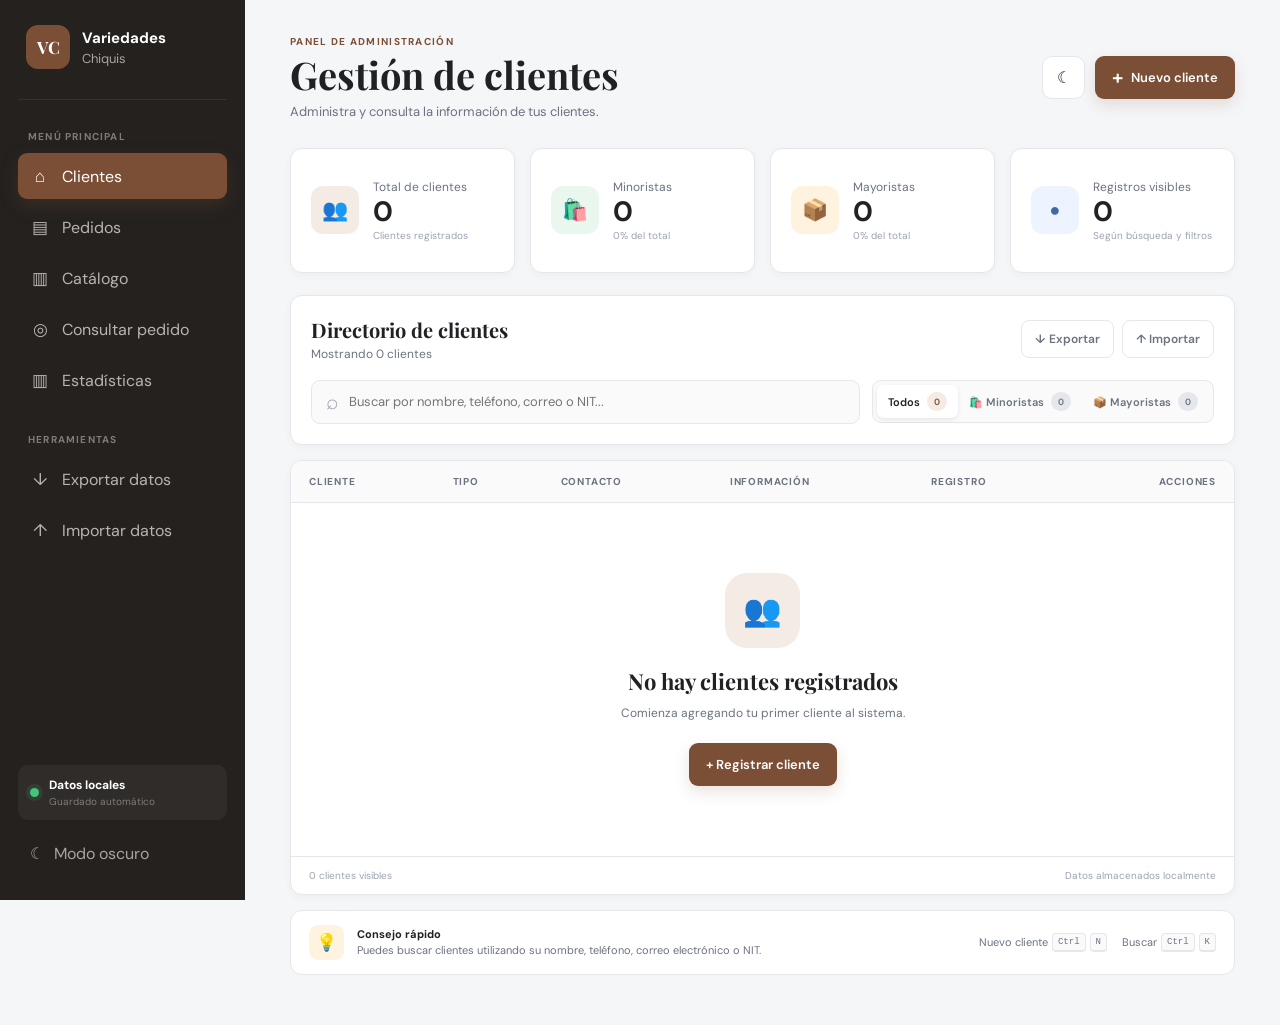
==== index.html @ 0a834642 "Primer cambio" ====
<!DOCTYPE html>
<html lang="es">

<head>
    <meta charset="UTF-8">
    <meta name="viewport" content="width=device-width, initial-scale=1.0">

    <meta name="description"
        content="Sistema de gestión de clientes de Variedades Chiquis">

    <title>Variedades Chiquis | Gestión de Clientes</title>

    <link rel="preconnect" href="https://fonts.googleapis.com">
    <link rel="preconnect" href="https://fonts.gstatic.com" crossorigin>

    <link
        href="https://fonts.googleapis.com/css2?family=DM+Sans:wght@400;500;600;700&family=Playfair+Display:wght@500;600;700&display=swap"
        rel="stylesheet">

    <link rel="stylesheet" href="cliente.css">
</head>

<body>

    <!-- =====================================================
         FONDO / CONTENEDOR
    ====================================================== -->

    <div class="app">

        <!-- =================================================
             SIDEBAR
        ================================================== -->

        <aside class="sidebar" id="sidebar">

            <div class="sidebar-brand">

                <div class="brand-logo">
                    VC
                </div>

                <div>
                    <strong>Variedades</strong>
                    <span>Chiquis</span>
                </div>

            </div>

            <nav class="sidebar-nav">

                <p class="nav-title">MENÚ PRINCIPAL</p>

                <button class="nav-item active" type="button">
                    <span class="nav-icon">⌂</span>
                    <span>Clientes</span>
                </button>

                <a class="nav-item" href="pedidos.html">
                    <span class="nav-icon">▤</span>
                    <span>Pedidos</span>
                </a>

                <a class="nav-item" href="catalogo.html">
                    <span class="nav-icon">▥</span>
                    <span>Catálogo</span>
                </a>

                <a class="nav-item" href="seguimiento.html">
                    <span class="nav-icon">◎</span>
                    <span>Consultar pedido</span>
                </a>

                <button class="nav-item" type="button" id="btnNavEstadisticas">
                    <span class="nav-icon">▥</span>
                    <span>Estadísticas</span>
                </button>

                <p class="nav-title">HERRAMIENTAS</p>

                <button class="nav-item" type="button" id="btnExportarNav">
                    <span class="nav-icon">↓</span>
                    <span>Exportar datos</span>
                </button>

                <button class="nav-item" type="button" id="btnImportarNav">
                    <span class="nav-icon">↑</span>
                    <span>Importar datos</span>
                </button>

            </nav>

            <div class="sidebar-bottom">

                <div class="storage-status">
                    <span class="status-dot"></span>

                    <div>
                        <strong>Datos locales</strong>
                        <small>Guardado automático</small>
                    </div>
                </div>

                <button
                    class="theme-button"
                    id="btnTema"
                    type="button"
                    title="Cambiar tema">

                    <span id="themeIcon">☾</span>
                    <span>Modo oscuro</span>

                </button>

            </div>

        </aside>


        <!-- =================================================
             CONTENIDO PRINCIPAL
        ================================================== -->

        <main class="main-content">

            <!-- HEADER -->

            <header class="top-header">

                <div class="mobile-brand">

                    <button
                        class="menu-button"
                        id="btnMenu"
                        type="button"
                        aria-label="Abrir menú">

                        ☰

                    </button>

                    <div class="mobile-logo">
                        VC
                    </div>

                </div>

                <div class="welcome">

                    <span class="eyebrow">
                        PANEL DE ADMINISTRACIÓN
                    </span>

                    <h1>
                        Gestión de clientes
                    </h1>

                    <p>
                        Administra y consulta la información de tus clientes.
                    </p>

                </div>

                <div class="header-actions">

                    <button
                        class="icon-button"
                        id="btnTemaDesktop"
                        type="button"
                        title="Cambiar tema">

                        ☾

                    </button>

                    <button
                        class="btn btn-primary"
                        id="btnNuevo"
                        type="button">

                        <span class="plus-icon">+</span>
                        Nuevo cliente

                    </button>

                </div>

            </header>


            <!-- =================================================
                 ESTADÍSTICAS
            ================================================== -->

            <section class="stats-grid">

                <article class="stat-card stat-card-main">

                    <div class="stat-card-icon">
                        👥
                    </div>

                    <div class="stat-card-content">

                        <span>Total de clientes</span>

                        <strong id="statTotal">
                            0
                        </strong>

                        <small>
                            Clientes registrados
                        </small>

                    </div>

                </article>


                <article class="stat-card">

                    <div class="stat-card-icon minorista-icon">
                        🛍️
                    </div>

                    <div class="stat-card-content">

                        <span>Minoristas</span>

                        <strong id="statMinorista">
                            0
                        </strong>

                        <small id="porcentajeMinorista">
                            0% del total
                        </small>

                    </div>

                </article>


                <article class="stat-card">

                    <div class="stat-card-icon mayorista-icon">
                        📦
                    </div>

                    <div class="stat-card-content">

                        <span>Mayoristas</span>

                        <strong id="statMayorista">
                            0
                        </strong>

                        <small id="porcentajeMayorista">
                            0% del total
                        </small>

                    </div>

                </article>


                <article class="stat-card">

                    <div class="stat-card-icon active-icon">
                        ●
                    </div>

                    <div class="stat-card-content">

                        <span>Registros visibles</span>

                        <strong id="statVisibles">
                            0
                        </strong>

                        <small>
                            Según búsqueda y filtros
                        </small>

                    </div>

                </article>

            </section>


            <!-- =================================================
                 BARRA DE HERRAMIENTAS
            ================================================== -->

            <section class="toolbar-card">

                <div class="toolbar-top">

                    <div>

                        <h2>
                            Directorio de clientes
                        </h2>

                        <p id="resultadoTexto">
                            Mostrando todos los clientes
                        </p>

                    </div>

                    <div class="toolbar-actions">

                        <button
                            class="secondary-button"
                            id="btnExportar"
                            type="button">

                            ↓ Exportar

                        </button>

                        <button
                            class="secondary-button"
                            id="btnImportar"
                            type="button">

                            ↑ Importar

                        </button>

                        <input
                            type="file"
                            id="inputImportar"
                            accept=".json"
                            hidden>

                    </div>

                </div>


                <div class="toolbar-bottom">

                    <div class="search-box">

                        <span class="search-icon">
                            ⌕
                        </span>

                        <input
                            type="search"
                            id="searchInput"
                            placeholder="Buscar por nombre, teléfono, correo o NIT..."
                            autocomplete="off">

                        <button
                            type="button"
                            class="clear-search"
                            id="btnLimpiarBusqueda"
                            title="Limpiar búsqueda">

                            ×

                        </button>

                    </div>


                    <div class="filter-container">

                        <button
                            class="filter-button active"
                            data-filter="todos"
                            type="button">

                            Todos
                            <span id="countTodos">0</span>

                        </button>

                        <button
                            class="filter-button"
                            data-filter="minorista"
                            type="button">

                            🛍️ Minoristas
                            <span id="countMinoristas">0</span>

                        </button>

                        <button
                            class="filter-button"
                            data-filter="mayorista"
                            type="button">

                            📦 Mayoristas
                            <span id="countMayoristas">0</span>

                        </button>

                    </div>

                </div>

            </section>


            <!-- =================================================
                 TABLA
            ================================================== -->

            <section class="table-card">

                <div class="table-responsive">

                    <table class="clientes-table">

                        <thead>

                            <tr>

                                <th>Cliente</th>

                                <th>Tipo</th>

                                <th>Contacto</th>

                                <th>Información</th>

                                <th>Registro</th>

                                <th class="actions-header">
                                    Acciones
                                </th>

                            </tr>

                        </thead>

                        <tbody id="tablaBody">
                        </tbody>

                    </table>

                </div>


                <!-- ESTADO VACÍO -->

                <div
                    class="empty-state"
                    id="emptyState"
                    hidden>

                    <div class="empty-illustration">
                        👥
                    </div>

                    <h2 id="emptyTitle">
                        No hay clientes registrados
                    </h2>

                    <p id="emptyDescription">
                        Comienza agregando tu primer cliente.
                    </p>

                    <button
                        class="btn btn-primary"
                        id="btnNuevoVacio"
                        type="button">

                        + Registrar cliente

                    </button>

                </div>


                <!-- FOOTER TABLA -->

                <div class="table-footer">

                    <span id="tableFooterText">
                        0 clientes
                    </span>

                    <span>
                        Datos almacenados localmente
                    </span>

                </div>

            </section>


            <!-- =================================================
                 TARJETA DE AYUDA
            ================================================== -->

            <section class="help-card">

                <div class="help-icon">
                    💡
                </div>

                <div>

                    <strong>
                        Consejo rápido
                    </strong>

                    <p>
                        Puedes buscar clientes utilizando su nombre,
                        teléfono, correo electrónico o NIT.
                    </p>

                </div>

                <div class="keyboard-shortcuts">

                    <span>
                        Nuevo cliente
                        <kbd>Ctrl</kbd>
                        <kbd>N</kbd>
                    </span>

                    <span>
                        Buscar
                        <kbd>Ctrl</kbd>
                        <kbd>K</kbd>
                    </span>

                </div>

            </section>

        </main>

    </div>


    <!-- =====================================================
         OVERLAY
    ====================================================== -->

    <div
        class="overlay"
        id="overlay"
        hidden>
    </div>


    <!-- =====================================================
         PANEL CLIENTE
    ====================================================== -->

    <aside
        class="panel"
        id="panel"
        aria-hidden="true">

        <form
            id="clienteForm"
            novalidate>

            <div class="panel-header">

                <div>

                    <span class="panel-eyebrow">
                        CLIENTE
                    </span>

                    <h2 id="panelTitulo">
                        Nuevo cliente
                    </h2>

                    <p>
                        Completa la información solicitada.
                    </p>

                </div>

                <button
                    type="button"
                    class="btn-close"
                    id="btnCerrarPanel"
                    aria-label="Cerrar">

                    ×

                </button>

            </div>


            <input
                type="hidden"
                id="clienteId">


            <!-- TIPO -->

            <div class="form-section">

                <div class="section-heading">

                    <span class="section-number">
                        01
                    </span>

                    <div>
                        <strong>
                            Tipo de cliente
                        </strong>

                        <small>
                            Selecciona la categoría
                        </small>
                    </div>

                </div>


                <div class="tipo-toggle">

                    <input
                        type="radio"
                        name="tipo"
                        id="tipoMinorista"
                        value="minorista"
                        checked>

                    <label
                        for="tipoMinorista"
                        class="tipo-opcion">

                        <span class="tipo-opcion-icon">
                            🛍️
                        </span>

                        <span>
                            <strong>Minorista</strong>
                            <small>Compra personal</small>
                        </span>

                    </label>


                    <input
                        type="radio"
                        name="tipo"
                        id="tipoMayorista"
                        value="mayorista">

                    <label
                        for="tipoMayorista"
                        class="tipo-opcion">

                        <span class="tipo-opcion-icon">
                            📦
                        </span>

                        <span>
                            <strong>Mayorista</strong>
                            <small>Compra por volumen</small>
                        </span>

                    </label>

                </div>

                <p
                    class="field-hint"
                    id="tipoHint">

                    Compra para uso personal, en unidades sueltas.

                </p>

            </div>


            <!-- DATOS PERSONALES -->

            <div class="form-section">

                <div class="section-heading">

                    <span class="section-number">
                        02
                    </span>

                    <div>
                        <strong>
                            Información personal
                        </strong>

                        <small>
                            Datos principales del cliente
                        </small>
                    </div>

                </div>


                <div class="field">

                    <label
                        for="nombre"
                        class="field-label">

                        Nombre completo
                        <span>*</span>

                    </label>

                    <div class="input-wrapper">

                        <span class="input-icon">
                            👤
                        </span>

                        <input
                            type="text"
                            id="nombre"
                            placeholder="Ej. Ana Lucía Pérez"
                            maxlength="100">

                    </div>

                </div>


                <div class="field-row">

                    <div class="field">

                        <label
                            for="telefono"
                            class="field-label">

                            Teléfono
                            <span>*</span>

                        </label>

                        <div class="input-wrapper">

                            <span class="input-icon">
                                ☎
                            </span>

                            <input
                                type="tel"
                                id="telefono"
                                placeholder="5555-1234"
                                maxlength="20">

                        </div>

                    </div>


                    <div class="field">

                        <label
                            for="email"
                            class="field-label">

                            Correo electrónico

                        </label>

                        <div class="input-wrapper">

                            <span class="input-icon">
                                @
                            </span>

                            <input
                                type="email"
                                id="email"
                                placeholder="cliente@correo.com"
                                maxlength="120">

                        </div>

                    </div>

                </div>


                <div
                    class="field"
                    id="campoDpi">

                    <label
                        for="dpi"
                        class="field-label">

                        DPI

                    </label>

                    <div class="input-wrapper">

                        <span class="input-icon">
                            ID
                        </span>

                        <input
                            type="text"
                            id="dpi"
                            placeholder="0000 00000 0000"
                            maxlength="20">

                    </div>

                </div>

            </div>


            <!-- DIRECCIÓN -->

            <div class="form-section">

                <div class="section-heading">

                    <span class="section-number">
                        03
                    </span>

                    <div>
                        <strong>
                            Entrega
                        </strong>

                        <small>
                            Información para entregas
                        </small>
                    </div>

                </div>


                <div class="field">

                    <label
                        for="direccion"
                        class="field-label">

                        Dirección de entrega

                    </label>

                    <div class="textarea-wrapper">

                        <span class="textarea-icon">
                            📍
                        </span>

                        <textarea
                            id="direccion"
                            placeholder="Zona, calle, avenida, referencia..."
                            rows="3"
                            maxlength="300"></textarea>

                    </div>

                </div>

            </div>


            <!-- MAYORISTA -->

            <div
                class="form-section wholesale-section"
                id="camposMayorista"
                hidden>

                <div class="section-heading">

                    <span class="section-number">
                        04
                    </span>

                    <div>
                        <strong>
                            Información comercial
                        </strong>

                        <small>
                            Datos exclusivos para mayoristas
                        </small>
                    </div>

                </div>


                <div class="field-row">

                    <div class="field">

                        <label
                            for="nit"
                            class="field-label">

                            NIT
                            <span>*</span>

                        </label>

                        <input
                            type="text"
                            id="nit"
                            placeholder="1234567-8"
                            maxlength="20">

                    </div>


                    <div class="field">

                        <label
                            for="descuento"
                            class="field-label">

                            Descuento

                        </label>

                        <div class="input-suffix">

                            <input
                                type="number"
                                id="descuento"
                                min="0"
                                max="100"
                                value="0">

                            <span>%</span>

                        </div>

                    </div>

                </div>


                <div class="field">

                    <label
                        for="limiteCredito"
                        class="field-label">

                        Límite de crédito

                    </label>

                    <div class="input-prefix">

                        <span>Q</span>

                        <input
                            type="number"
                            id="limiteCredito"
                            min="0"
                            step="0.01"
                            value="0">

                    </div>

                </div>

            </div>


            <!-- NOTAS -->

            <div class="form-section">

                <div class="section-heading">

                    <span class="section-number">
                        05
                    </span>

                    <div>
                        <strong>
                            Notas
                        </strong>

                        <small>
                            Información interna
                        </small>
                    </div>

                </div>


                <div class="field">

                    <label
                        for="notas"
                        class="field-label">

                        Notas internas

                    </label>

                    <textarea
                        id="notas"
                        rows="3"
                        maxlength="300"
                        placeholder="Preferencias, horarios, observaciones..."></textarea>

                    <div class="character-counter">
                        <span id="notasCounter">0</span>/300
                    </div>

                </div>

            </div>


            <!-- FOOTER -->

            <div class="panel-footer">

                <button
                    type="button"
                    class="btn btn-secondary"
                    id="btnCancelar">

                    Cancelar

                </button>

                <button
                    type="submit"
                    class="btn btn-primary">

                    <span>✓</span>
                    Guardar cliente

                </button>

            </div>

        </form>

    </aside>


    <!-- =====================================================
         MODAL DETALLE
    ====================================================== -->

    <dialog id="dialogDetalle">

        <div class="detail-modal">

            <button
                class="modal-close"
                id="btnCerrarDetalle"
                type="button">

                ×

            </button>

            <div
                class="detail-avatar"
                id="detalleAvatar">

                AP

            </div>

            <h2 id="detalleNombre">
                Cliente
            </h2>

            <span
                class="detail-badge"
                id="detalleTipo">

                Minorista

            </span>


            <div class="detail-grid">

                <div class="detail-item">

                    <span>📞 Teléfono</span>

                    <strong id="detalleTelefono">
                        -
                    </strong>

                </div>

                <div class="detail-item">

                    <span>✉ Correo</span>

                    <strong id="detalleEmail">
                        -
                    </strong>

                </div>

                <div class="detail-item">

                    <span>📍 Dirección</span>

                    <strong id="detalleDireccion">
                        -
                    </strong>

                </div>

                <div class="detail-item">

                    <span>📅 Registrado</span>

                    <strong id="detalleFecha">
                        -
                    </strong>

                </div>

                <div class="detail-item">

                    <span>Identificación</span>

                    <strong id="detalleIdentificacion">
                        -
                    </strong>

                </div>

                <div class="detail-item">

                    <span>Información comercial</span>

                    <strong id="detalleComercial">
                        -
                    </strong>

                </div>

            </div>


            <div
                class="detail-notes"
                id="detalleNotasContainer">

                <span>📝 Notas</span>

                <p id="detalleNotas">
                    Sin notas registradas.
                </p>

            </div>


            <div class="detail-actions">

                <button
                    class="btn btn-secondary"
                    id="btnEditarDetalle"
                    type="button">

                    ✎ Editar

                </button>

                <button
                    class="btn btn-whatsapp"
                    id="btnWhatsApp"
                    type="button">

                    💬 WhatsApp

                </button>

                <button
                    class="btn btn-primary"
                    id="btnLlamar"
                    type="button">

                    ☎ Llamar

                </button>

            </div>

        </div>

    </dialog>


    <!-- =====================================================
         MODAL ELIMINAR
    ====================================================== -->

    <dialog id="dialogEliminar">

        <div class="delete-modal">

            <div class="delete-icon">
                ⚠️
            </div>

            <h2>
                ¿Eliminar cliente?
            </h2>

            <p>
                Estás a punto de eliminar a
                <strong id="dialogNombreCliente"></strong>.
            </p>

            <span class="delete-warning">
                Esta acción no se puede deshacer.
            </span>

            <div class="dialog-actions">

                <button
                    type="button"
                    class="btn btn-secondary"
                    id="btnCancelarEliminar">

                    Cancelar

                </button>

                <button
                    type="button"
                    class="btn btn-danger"
                    id="btnConfirmarEliminar">

                    Eliminar cliente

                </button>

            </div>

        </div>

    </dialog>


    <!-- =====================================================
         MODAL CONFIGURACIÓN
    ====================================================== -->

    <dialog id="dialogOpciones">

        <div class="options-modal">

            <div class="modal-heading">

                <div>
                    <span class="panel-eyebrow">
                        ADMINISTRACIÓN
                    </span>

                    <h2>
                        Herramientas
                    </h2>
                </div>

                <button
                    class="modal-close"
                    id="btnCerrarOpciones"
                    type="button">

                    ×

                </button>

            </div>


            <button
                class="option-item"
                id="btnCargarEjemplos"
                type="button">

                <span>✨</span>

                <div>
                    <strong>Cargar datos de ejemplo</strong>
                    <small>Agrega clientes de prueba al sistema.</small>
                </div>

            </button>


            <button
                class="option-item"
                id="btnExportarOpciones"
                type="button">

                <span>📥</span>

                <div>
                    <strong>Exportar respaldo</strong>
                    <small>Descarga todos los clientes en formato JSON.</small>
                </div>

            </button>


            <button
                class="option-item danger-option"
                id="btnEliminarTodos"
                type="button">

                <span>🗑️</span>

                <div>
                    <strong>Eliminar todos los clientes</strong>
                    <small>Esta acción eliminará todos los registros.</small>
                </div>

            </button>

        </div>

    </dialog>


    <!-- =====================================================
         TOAST
    ====================================================== -->

    <div
        class="toast"
        id="toast"
        role="status">

        <span class="toast-icon" id="toastIcon">
            ✓
        </span>

        <span id="toastMessage">
            Operación realizada.
        </span>

    </div>


    <!-- =====================================================
         BOTÓN FLOTANTE
    ====================================================== -->

    <button
        class="floating-button"
        id="btnFloating"
        type="button"
        title="Nuevo cliente">

        +

    </button>


    <script src="cliente.js"></script>

</body>

</html>
---- cliente.css ----
/* =========================================================
   VARIABLES
========================================================= */

:root {

    --bg: #f5f6f8;
    --surface: #ffffff;
    --surface-2: #fafafa;

    --text: #202124;
    --text-secondary: #6b7280;
    --text-light: #9ca3af;

    --border: #e5e7eb;

    --primary: #7b4f35;
    --primary-dark: #603a27;
    --primary-light: #f4ebe5;

    --green: #23855b;
    --green-bg: #e9f7ef;

    --orange: #b86b1c;
    --orange-bg: #fff3df;

    --red: #c43c3c;
    --red-dark: #a82d2d;
    --red-bg: #fff0f0;

    --blue: #4169a1;
    --blue-bg: #edf4ff;

    --sidebar: #24211f;

    --shadow-sm:
        0 2px 8px rgba(0, 0, 0, 0.04);

    --shadow:
        0 10px 30px rgba(0, 0, 0, 0.07);

    --shadow-lg:
        0 20px 60px rgba(0, 0, 0, 0.16);

    --radius-sm: 8px;
    --radius: 12px;
    --radius-lg: 18px;

    --font-title: "Playfair Display", serif;
    --font: "DM Sans", sans-serif;

    --transition: 0.25s ease;
}


/* =========================================================
   DARK MODE
========================================================= */

body.dark {

    --bg: #151413;
    --surface: #211f1d;
    --surface-2: #292725;

    --text: #f5f5f5;
    --text-secondary: #aaa6a1;
    --text-light: #817c77;

    --border: #3a3734;

    --primary-light: #392b23;

    --green-bg: #183528;
    --orange-bg: #392c1d;
    --red-bg: #392020;
    --blue-bg: #202d40;

    --sidebar: #181716;
}


/* =========================================================
   RESET
========================================================= */

* {
    box-sizing: border-box;
    margin: 0;
    padding: 0;
}

html {
    scroll-behavior: smooth;
}

body {

    min-height: 100vh;

    background: var(--bg);
    color: var(--text);

    font-family: var(--font);

    transition:
        background var(--transition),
        color var(--transition);
}

button,
input,
textarea {
    font: inherit;
}

button {
    border: 0;
}

button:focus-visible,
input:focus-visible,
textarea:focus-visible {
    outline: 3px solid rgba(123, 79, 53, 0.2);
    outline-offset: 2px;
}


/* =========================================================
   APP
========================================================= */

.app {
    min-height: 100vh;
    display: flex;
}


/* =========================================================
   SIDEBAR
========================================================= */

.sidebar {

    position: fixed;

    left: 0;
    top: 0;

    width: 245px;
    height: 100vh;

    display: flex;
    flex-direction: column;

    padding: 25px 18px;

    background: var(--sidebar);
    color: white;

    z-index: 150;
}

.sidebar-brand {

    display: flex;
    align-items: center;

    gap: 12px;

    padding: 0 8px 30px;

    border-bottom:
        1px solid rgba(255,255,255,0.08);
}

.brand-logo {

    width: 44px;
    height: 44px;

    display: flex;
    align-items: center;
    justify-content: center;

    border-radius: 12px;

    background: var(--primary);

    color: white;

    font-family: var(--font-title);
    font-weight: 700;
    font-size: 17px;
}

.sidebar-brand strong,
.sidebar-brand span {
    display: block;
}

.sidebar-brand strong {
    font-size: 15px;
}

.sidebar-brand span {
    color: #aaa49e;
    font-size: 13px;
    margin-top: 2px;
}


/* NAV */

.sidebar-nav {
    padding-top: 30px;
    flex: 1;
}

.nav-title {

    margin: 0 10px 10px;

    color: #817b75;

    font-size: 10px;
    font-weight: 700;

    letter-spacing: 0.12em;
}

.nav-title:not(:first-child) {
    margin-top: 30px;
}

.nav-item {

    width: 100%;

    text-decoration: none;

    display: flex;
    align-items: center;

    gap: 12px;

    padding: 12px;

    margin-bottom: 5px;

    border-radius: 9px;

    background: transparent;

    color: #b9b4ae;

    text-align: left;

    cursor: pointer;

    transition: var(--transition);
}

.nav-item:hover {

    background: rgba(255,255,255,0.07);

    color: white;
}

.nav-item.active {

    background: var(--primary);

    color: white;

    box-shadow:
        0 7px 18px rgba(123,79,53,0.25);
}

.nav-icon {

    width: 20px;

    text-align: center;

    font-size: 17px;
}


/* SIDEBAR BOTTOM */

.sidebar-bottom {
    padding-top: 20px;
}

.storage-status {

    display: flex;
    align-items: center;

    gap: 10px;

    padding: 12px;

    margin-bottom: 12px;

    border-radius: 10px;

    background: rgba(255,255,255,0.05);
}

.status-dot {

    width: 9px;
    height: 9px;

    border-radius: 50%;

    background: #45c27b;

    box-shadow:
        0 0 0 4px rgba(69,194,123,0.12);
}

.storage-status strong,
.storage-status small {
    display: block;
}

.storage-status strong {
    font-size: 12px;
}

.storage-status small {
    margin-top: 2px;
    color: #817b75;
    font-size: 10px;
}

.theme-button {

    width: 100%;

    display: flex;
    align-items: center;

    gap: 10px;

    padding: 11px 12px;

    border-radius: 9px;

    background: transparent;

    color: #aaa49e;

    cursor: pointer;

    transition: var(--transition);
}

.theme-button:hover {
    background: rgba(255,255,255,0.07);
    color: white;
}


/* =========================================================
   MAIN
========================================================= */

.main-content {

    width: calc(100% - 245px);

    margin-left: 245px;

    padding: 35px 45px 50px;

    max-width: 1700px;
}


/* =========================================================
   HEADER
========================================================= */

.top-header {

    display: flex;
    align-items: center;
    justify-content: space-between;

    gap: 30px;

    margin-bottom: 28px;
}

.eyebrow,
.panel-eyebrow {

    display: block;

    margin-bottom: 5px;

    color: var(--primary);

    font-size: 10px;
    font-weight: 700;

    letter-spacing: 0.13em;
}

.welcome h1 {

    font-family: var(--font-title);

    font-size: clamp(28px, 3vw, 38px);

    line-height: 1.15;
}

.welcome p {

    margin-top: 6px;

    color: var(--text-secondary);

    font-size: 13px;
}

.header-actions {

    display: flex;
    align-items: center;

    gap: 10px;
}

.icon-button {

    width: 43px;
    height: 43px;

    border: 1px solid var(--border);

    border-radius: 10px;

    background: var(--surface);

    color: var(--text);

    cursor: pointer;

    transition: var(--transition);
}

.icon-button:hover {
    transform: translateY(-2px);
    box-shadow: var(--shadow-sm);
}

.mobile-brand,
.menu-button {
    display: none;
}


/* =========================================================
   BUTTONS
========================================================= */

.btn {

    min-height: 43px;

    display: inline-flex;

    align-items: center;
    justify-content: center;

    gap: 8px;

    padding: 0 17px;

    border-radius: 9px;

    font-size: 13px;
    font-weight: 600;

    cursor: pointer;

    transition:
        transform var(--transition),
        background var(--transition),
        box-shadow var(--transition);
}

.btn:hover {
    transform: translateY(-1px);
}

.btn-primary {

    background: var(--primary);

    color: white;

    box-shadow:
        0 6px 15px rgba(123,79,53,0.16);
}

.btn-primary:hover {
    background: var(--primary-dark);
}

.btn-secondary {

    background: var(--surface-2);

    color: var(--text);

    border: 1px solid var(--border);
}

.btn-secondary:hover {
    background: var(--border);
}

.btn-danger {

    background: var(--red);

    color: white;
}

.btn-danger:hover {
    background: var(--red-dark);
}

.btn-whatsapp {
    background: #1f9d63;
    color: white;
}

.plus-icon {
    font-size: 20px;
    line-height: 0;
}


/* =========================================================
   STATISTICS
========================================================= */

.stats-grid {

    display: grid;

    grid-template-columns:
        repeat(4, 1fr);

    gap: 15px;

    margin-bottom: 22px;
}

.stat-card {

    display: flex;
    align-items: center;

    gap: 14px;

    min-height: 125px;

    padding: 20px;

    background: var(--surface);

    border:
        1px solid var(--border);

    border-radius: var(--radius);

    box-shadow: var(--shadow-sm);

    transition: var(--transition);
}

.stat-card:hover {

    transform: translateY(-3px);

    box-shadow: var(--shadow);
}

.stat-card-icon {

    width: 48px;
    height: 48px;

    flex-shrink: 0;

    display: flex;
    align-items: center;
    justify-content: center;

    border-radius: 12px;

    background: var(--primary-light);

    font-size: 21px;
}

.minorista-icon {
    background: var(--green-bg);
}

.mayorista-icon {
    background: var(--orange-bg);
}

.active-icon {

    background: var(--blue-bg);

    color: var(--blue);

    font-size: 18px;
}

.stat-card-content span,
.stat-card-content small {

    display: block;
}

.stat-card-content span {

    color: var(--text-secondary);

    font-size: 12px;
}

.stat-card-content strong {

    display: block;

    margin: 3px 0;

    font-size: 28px;

    line-height: 1;
}

.stat-card-content small {

    color: var(--text-light);

    font-size: 10px;
}


/* =========================================================
   TOOLBAR
========================================================= */

.toolbar-card {

    padding: 20px;

    margin-bottom: 15px;

    background: var(--surface);

    border:
        1px solid var(--border);

    border-radius: var(--radius);

    box-shadow: var(--shadow-sm);
}

.toolbar-top {

    display: flex;
    align-items: center;
    justify-content: space-between;

    gap: 20px;

    margin-bottom: 18px;
}

.toolbar-top h2 {

    font-family: var(--font-title);

    font-size: 20px;
}

.toolbar-top p {

    margin-top: 3px;

    color: var(--text-secondary);

    font-size: 12px;
}

.toolbar-actions {

    display: flex;
    gap: 8px;
}

.secondary-button {

    min-height: 38px;

    padding: 0 13px;

    border:
        1px solid var(--border);

    border-radius: 8px;

    background: var(--surface);

    color: var(--text-secondary);

    font-size: 12px;
    font-weight: 600;

    cursor: pointer;

    transition: var(--transition);
}

.secondary-button:hover {

    color: var(--text);

    background: var(--surface-2);
}

.toolbar-bottom {

    display: flex;
    align-items: center;

    gap: 12px;
}


/* SEARCH */

.search-box {

    position: relative;

    flex: 1;

    min-height: 43px;

    display: flex;
    align-items: center;

    border:
        1px solid var(--border);

    border-radius: 9px;

    background: var(--surface-2);

    transition: var(--transition);
}

.search-box:focus-within {

    border-color: var(--primary);

    box-shadow:
        0 0 0 3px rgba(123,79,53,0.08);
}

.search-icon {

    padding-left: 14px;

    color: var(--text-light);

    font-size: 21px;
}

.search-box input {

    width: 100%;

    height: 42px;

    padding: 0 10px;

    border: 0;
    outline: 0;

    background: transparent;

    color: var(--text);

    font-size: 13px;
}

.clear-search {

    display: none;

    margin-right: 8px;

    width: 25px;
    height: 25px;

    border-radius: 50%;

    background: var(--border);

    color: var(--text-secondary);

    cursor: pointer;
}

.clear-search.visible {
    display: block;
}


/* FILTER */

.filter-container {

    display: flex;

    padding: 4px;

    border-radius: 9px;

    background: var(--surface-2);

    border: 1px solid var(--border);
}

.filter-button {

    display: flex;
    align-items: center;

    gap: 7px;

    min-height: 33px;

    padding: 0 11px;

    border-radius: 7px;

    background: transparent;

    color: var(--text-secondary);

    font-size: 11px;
    font-weight: 600;

    cursor: pointer;

    transition: var(--transition);
}

.filter-button span {

    display: inline-flex;

    min-width: 20px;
    height: 19px;

    align-items: center;
    justify-content: center;

    border-radius: 10px;

    background: var(--border);

    font-size: 9px;
}

.filter-button:hover {
    color: var(--text);
}

.filter-button.active {

    background: var(--surface);

    color: var(--text);

    box-shadow:
        0 2px 5px rgba(0,0,0,0.08);
}

.filter-button.active span {
    background: var(--primary-light);
    color: var(--primary);
}

/* =========================================================
   TABLE
========================================================= */

.table-card {

    overflow: hidden;

    background: var(--surface);

    border:
        1px solid var(--border);

    border-radius: var(--radius);

    box-shadow: var(--shadow-sm);
}

.table-responsive {
    width: 100%;
    overflow-x: auto;
}

.clientes-table {

    width: 100%;

    min-width: 900px;

    border-collapse: collapse;
}

.clientes-table th {

    padding: 14px 18px;

    background: var(--surface-2);

    border-bottom:
        1px solid var(--border);

    color: var(--text-secondary);

    text-align: left;

    font-size: 10px;
    font-weight: 700;

    text-transform: uppercase;

    letter-spacing: 0.08em;
}

.clientes-table td {

    padding: 16px 18px;

    border-bottom:
        1px solid var(--border);

    font-size: 12px;

    vertical-align: middle;
}

.clientes-table tbody tr {

    transition:
        background var(--transition);
}

.clientes-table tbody tr:hover {
    background: var(--surface-2);
}

.clientes-table tbody tr:last-child td {
    border-bottom: 0;
}


/* CLIENT */

.cliente-info {

    display: flex;

    align-items: center;

    gap: 11px;
}

.cliente-avatar {

    width: 42px;
    height: 42px;

    flex-shrink: 0;

    display: flex;

    align-items: center;
    justify-content: center;

    border-radius: 50%;

    background: var(--primary-light);

    color: var(--primary);

    font-size: 12px;
    font-weight: 700;
}

.cliente-nombre {

    max-width: 190px;

    font-weight: 700;

    overflow: hidden;

    text-overflow: ellipsis;

    white-space: nowrap;
}

.cliente-subtitle {

    margin-top: 3px;

    color: var(--text-light);

    font-size: 10px;
}


/* BADGES */

.tipo-badge {

    display: inline-flex;

    align-items: center;

    gap: 5px;

    padding: 6px 9px;

    border-radius: 20px;

    font-size: 10px;
    font-weight: 700;
}

.tipo-badge--minorista {

    background: var(--green-bg);

    color: var(--green);
}

.tipo-badge--mayorista {

    background: var(--orange-bg);

    color: var(--orange);
}


/* CONTACT */

.contacto span {

    display: block;
}

.contacto-phone {

    font-weight: 600;

    color: var(--text);
}

.contacto-email {

    margin-top: 3px;

    max-width: 180px;

    overflow: hidden;

    text-overflow: ellipsis;

    white-space: nowrap;

    color: var(--text-secondary);

    font-size: 10px;
}


/* INFO */

.info-item {

    display: flex;
    align-items: center;

    gap: 5px;

    margin-bottom: 4px;

    color: var(--text-secondary);

    font-size: 10px;
}

.info-item:last-child {
    margin-bottom: 0;
}


/* ACTIONS */

.actions-header {
    text-align: right !important;
}

.acciones {

    display: flex;

    justify-content: flex-end;

    gap: 5px;
}

.btn-accion {

    width: 33px;
    height: 33px;

    display: flex;

    align-items: center;
    justify-content: center;

    border:
        1px solid var(--border);

    border-radius: 8px;

    background: var(--surface);

    color: var(--text-secondary);

    cursor: pointer;

    transition: var(--transition);
}

.btn-accion:hover {

    background: var(--surface-2);

    color: var(--text);

    transform: translateY(-1px);
}

.btn-accion.eliminar:hover {

    background: var(--red-bg);

    border-color: #efbaba;

    color: var(--red);
}


/* TABLE FOOTER */

.table-footer {

    display: flex;

    align-items: center;

    justify-content: space-between;

    padding: 12px 18px;

    border-top:
        1px solid var(--border);

    color: var(--text-light);

    font-size: 10px;
}


/* =========================================================
   EMPTY
========================================================= */

.empty-state {

    padding: 70px 20px;

    text-align: center;
}

.empty-illustration {

    width: 75px;
    height: 75px;

    display: flex;

    align-items: center;
    justify-content: center;

    margin: 0 auto 18px;

    border-radius: 22px;

    background: var(--primary-light);

    font-size: 31px;
}

.empty-state h2 {

    font-family: var(--font-title);

    font-size: 22px;
}

.empty-state p {

    max-width: 420px;

    margin: 8px auto 20px;

    color: var(--text-secondary);

    font-size: 12px;

    line-height: 1.6;
}


/* =========================================================
   HELP
========================================================= */

.help-card {

    display: flex;

    align-items: center;

    gap: 13px;

    margin-top: 15px;

    padding: 14px 18px;

    border:
        1px solid var(--border);

    border-radius: var(--radius);

    background: var(--surface);

    color: var(--text-secondary);

    font-size: 11px;
}

.help-icon {

    width: 35px;
    height: 35px;

    display: flex;

    align-items: center;
    justify-content: center;

    border-radius: 9px;

    background: var(--orange-bg);

    font-size: 17px;
}

.help-card strong {

    display: block;

    color: var(--text);

    font-size: 11px;
}

.help-card p {

    margin-top: 2px;

    line-height: 1.4;
}

.keyboard-shortcuts {

    display: flex;

    gap: 15px;

    margin-left: auto;
}

.keyboard-shortcuts span {

    display: flex;

    align-items: center;

    gap: 4px;

    white-space: nowrap;
}

kbd {

    padding: 3px 5px;

    border:
        1px solid var(--border);

    border-bottom-width: 2px;

    border-radius: 4px;

    background: var(--surface-2);

    font-size: 9px;
}


/* =========================================================
   OVERLAY
========================================================= */

.overlay {

    position: fixed;

    inset: 0;

    background: rgba(15,13,12,0.52);

    backdrop-filter: blur(2px);

    z-index: 140;
}

.overlay[hidden] {
    display: none;
}


/* =========================================================
   PANEL
========================================================= */

.panel {

    position: fixed;

    top: 0;
    right: 0;

    width: min(530px, 100%);

    height: 100vh;

    overflow-y: auto;

    padding: 28px;

    background: var(--surface);

    z-index: 200;

    box-shadow: -15px 0 50px rgba(0,0,0,0.16);

    transform: translateX(100%);

    visibility: hidden;

    transition:
        transform 0.35s ease,
        visibility 0.35s ease;
}

.panel.is-open {

    transform: translateX(0);

    visibility: visible;
}

.panel-header {

    display: flex;

    justify-content: space-between;

    align-items: flex-start;

    gap: 20px;

    margin-bottom: 25px;
}

.panel-header h2 {

    font-family: var(--font-title);

    font-size: 27px;
}

.panel-header p {

    margin-top: 5px;

    color: var(--text-secondary);

    font-size: 11px;
}

.btn-close,
.modal-close {

    width: 38px;
    height: 38px;

    display: flex;

    align-items: center;
    justify-content: center;

    flex-shrink: 0;

    border-radius: 9px;

    background: var(--surface-2);

    border:
        1px solid var(--border);

    color: var(--text);

    cursor: pointer;

    font-size: 23px;

    transition: var(--transition);
}

.btn-close:hover,
.modal-close:hover {

    background: var(--red-bg);

    color: var(--red);
}


/* =========================================================
   FORM SECTIONS
========================================================= */

.form-section {

    margin-bottom: 25px;

    padding-bottom: 22px;

    border-bottom:
        1px solid var(--border);
}

.form-section:last-of-type {
    border-bottom: 0;
}

.section-heading {

    display: flex;

    align-items: center;

    gap: 10px;

    margin-bottom: 16px;
}

.section-number {

    width: 30px;
    height: 30px;

    display: flex;

    align-items: center;
    justify-content: center;

    border-radius: 8px;

    background: var(--primary-light);

    color: var(--primary);

    font-size: 10px;
    font-weight: 700;
}

.section-heading strong,
.section-heading small {

    display: block;
}

.section-heading strong {
    font-size: 12px;
}

.section-heading small {

    margin-top: 2px;

    color: var(--text-light);

    font-size: 9px;
}


/* =========================================================
   FIELDS
========================================================= */

.field {
    margin-bottom: 15px;
}

.field:last-child {
    margin-bottom: 0;
}

.field-row {

    display: grid;

    grid-template-columns:
        1fr 1fr;

    gap: 12px;
}

.field-label {

    display: block;

    margin-bottom: 7px;

    font-size: 11px;
    font-weight: 700;
}

.field-label span {
    color: var(--red);
}

.input-wrapper {

    position: relative;

    display: flex;

    align-items: center;
}

.input-icon {

    position: absolute;

    left: 12px;

    color: var(--text-light);

    font-size: 12px;

    pointer-events: none;
}

.field input,
.field textarea {

    width: 100%;

    border:
        1px solid var(--border);

    border-radius: 9px;

    background: var(--surface);

    color: var(--text);

    outline: none;

    font-size: 12px;

    transition: var(--transition);
}

.field input {

    height: 43px;

    padding: 0 12px;
}

.input-wrapper input {
    padding-left: 35px;
}

.field textarea {

    padding: 12px;

    resize: vertical;

    min-height: 80px;
}

.field input:focus,
.field textarea:focus {

    border-color: var(--primary);

    box-shadow:
        0 0 0 3px rgba(123,79,53,0.08);
}

.field input.error,
.field textarea.error {

    border-color: var(--red);

    box-shadow:
        0 0 0 3px rgba(196,60,60,0.08);
}

.error-message {

    margin-top: 5px;

    color: var(--red);

    font-size: 10px;
}

.field-hint {

    margin-top: 8px;

    color: var(--text-secondary);

    font-size: 10px;

    line-height: 1.5;
}

/* =========================================================
   TYPE
========================================================= */

.tipo-toggle {

    display: grid;

    grid-template-columns:
        1fr 1fr;

    gap: 8px;
}

.tipo-toggle input {

    position: absolute;

    opacity: 0;

    pointer-events: none;
}

.tipo-opcion {

    display: flex;

    align-items: center;

    gap: 10px;

    padding: 12px;

    border:
        1px solid var(--border);

    border-radius: 10px;

    background: var(--surface);

    cursor: pointer;

    transition: var(--transition);
}

.tipo-opcion:hover {
    border-color: var(--primary);
}

.tipo-opcion-icon {

    width: 34px;
    height: 34px;

    display: flex;

    align-items: center;
    justify-content: center;

    border-radius: 8px;

    background: var(--surface-2);

    font-size: 16px;
}

.tipo-opcion strong,
.tipo-opcion small {

    display: block;
}

.tipo-opcion strong {
    font-size: 11px;
}

.tipo-opcion small {

    margin-top: 2px;

    color: var(--text-light);

    font-size: 9px;
}

#tipoMinorista:checked + .tipo-opcion {

    border-color: var(--green);

    background: var(--green-bg);

    color: var(--green);
}

#tipoMayorista:checked + .tipo-opcion {

    border-color: var(--orange);

    background: var(--orange-bg);

    color: var(--orange);
}


/* =========================================================
   WHOLESALE
========================================================= */

.wholesale-section {

    padding: 18px;

    border:
        1px solid #ead7bd;

    border-radius: 12px;

    background: var(--orange-bg);
}

.wholesale-section[hidden] {
    display: none;
}


/* PREFIX / SUFFIX */

.input-prefix,
.input-suffix {

    position: relative;
}

.input-prefix span,
.input-suffix span {

    position: absolute;

    top: 50%;

    transform:
        translateY(-50%);

    color: var(--text-secondary);

    font-size: 12px;
    font-weight: 700;
}

.input-prefix span {
    left: 12px;
}

.input-prefix input {
    padding-left: 29px;
}

.input-suffix span {
    right: 12px;
}

.input-suffix input {
    padding-right: 30px;
}


/* TEXTAREA */

.textarea-wrapper {
    position: relative;
}

.textarea-icon {

    position: absolute;

    top: 12px;
    left: 12px;

    z-index: 1;
}

.textarea-wrapper textarea {
    padding-left: 35px;
}

.character-counter {

    margin-top: 4px;

    text-align: right;

    color: var(--text-light);

    font-size: 9px;
}


/* PANEL FOOTER */

.panel-footer {

    position: sticky;

    bottom: -28px;

    display: flex;

    justify-content: flex-end;

    gap: 8px;

    padding: 18px 0 10px;

    background:
        linear-gradient(
            transparent,
            var(--surface) 25%
        );
}


/* =========================================================
   DIALOG
========================================================= */

dialog {

    width: min(480px, calc(100% - 30px));

    padding: 0;

    border: 0;

    border-radius: 18px;

    background: var(--surface);

    color: var(--text);

    box-shadow: var(--shadow-lg);

    overflow: hidden;
}

dialog::backdrop {

    background:
        rgba(15,13,12,0.55);

    backdrop-filter:
        blur(3px);
}


/* DETAIL */

.detail-modal {

    position: relative;

    padding: 35px;
}

.modal-close {

    position: absolute;

    top: 18px;
    right: 18px;
}

.detail-avatar {

    width: 75px;
    height: 75px;

    display: flex;

    align-items: center;
    justify-content: center;

    margin: 0 auto 13px;

    border-radius: 22px;

    background: var(--primary-light);

    color: var(--primary);

    font-size: 23px;
    font-weight: 700;
}

.detail-modal > h2 {

    text-align: center;

    font-family: var(--font-title);

    font-size: 25px;
}

.detail-badge {

    display: table;

    margin: 8px auto 25px;

    padding: 6px 11px;

    border-radius: 20px;

    background: var(--green-bg);

    color: var(--green);

    font-size: 10px;
    font-weight: 700;
}

.detail-grid {

    display: grid;

    grid-template-columns:
        1fr 1fr;

    gap: 10px;
}

.detail-item {

    padding: 13px;

    border:
        1px solid var(--border);

    border-radius: 9px;

    background: var(--surface-2);
}

.detail-item span,
.detail-item strong {

    display: block;
}

.detail-item span {

    color: var(--text-light);

    font-size: 9px;
}

.detail-item strong {

    margin-top: 5px;

    font-size: 11px;

    overflow-wrap: anywhere;
}

.detail-notes {

    margin-top: 12px;

    padding: 13px;

    border-radius: 9px;

    background: var(--primary-light);
}

.detail-notes span {

    color: var(--primary);

    font-size: 10px;

    font-weight: 700;
}

.detail-notes p {

    margin-top: 5px;

    color: var(--text-secondary);

    font-size: 11px;

    line-height: 1.5;
}

.detail-actions {

    display: flex;

    gap: 7px;

    margin-top: 20px;
}

.detail-actions .btn {
    flex: 1;
}


/* DELETE */

.delete-modal {

    padding: 35px;

    text-align: center;
}

.delete-icon {

    width: 65px;
    height: 65px;

    display: flex;

    align-items: center;
    justify-content: center;

    margin: 0 auto 15px;

    border-radius: 20px;

    background: var(--red-bg);

    font-size: 28px;
}

.delete-modal h2 {

    font-family: var(--font-title);

    font-size: 23px;
}

.delete-modal p {

    margin-top: 8px;

    color: var(--text-secondary);

    font-size: 12px;

    line-height: 1.5;
}

.delete-warning {

    display: inline-block;

    margin-top: 8px;

    color: var(--red);

    font-size: 10px;
}

.dialog-actions {

    display: flex;

    justify-content: center;

    gap: 8px;

    margin-top: 25px;
}


/* OPTIONS */

.options-modal {
    padding: 28px;
}

.modal-heading {

    display: flex;

    justify-content: space-between;

    margin-bottom: 20px;
}

.modal-heading h2 {

    font-family: var(--font-title);

    font-size: 24px;
}

.option-item {

    width: 100%;

    display: flex;

    align-items: center;

    gap: 12px;

    padding: 14px;

    margin-bottom: 8px;

    border:
        1px solid var(--border);

    border-radius: 10px;

    background: var(--surface);

    color: var(--text);

    text-align: left;

    cursor: pointer;

    transition: var(--transition);
}

.option-item:hover {
    background: var(--surface-2);
    transform: translateX(3px);
}

.option-item > span {
    font-size: 20px;
}

.option-item strong,
.option-item small {
    display: block;
}

.option-item strong {
    font-size: 11px;
}

.option-item small {

    margin-top: 3px;

    color: var(--text-secondary);

    font-size: 9px;
}

.danger-option {
    color: var(--red);
}


/* =========================================================
   TOAST
========================================================= */

.toast {

    position: fixed;

    right: 25px;
    bottom: 25px;

    max-width: 350px;

    display: flex;

    align-items: center;

    gap: 10px;

    padding: 12px 16px;

    border-radius: 10px;

    background: #252321;

    color: white;

    box-shadow: var(--shadow-lg);

    opacity: 0;

    transform:
        translateY(20px);

    pointer-events: none;

    z-index: 500;

    transition:
        opacity 0.25s ease,
        transform 0.25s ease;
}

.toast.show {

    opacity: 1;

    transform:
        translateY(0);
}

.toast-icon {

    width: 25px;
    height: 25px;

    display: flex;

    align-items: center;
    justify-content: center;

    border-radius: 50%;

    background: #3e9c68;

    font-size: 12px;
}


/* =========================================================
   FLOATING BUTTON
========================================================= */

.floating-button {

    display: none;

    position: fixed;

    right: 20px;
    bottom: 20px;

    width: 55px;
    height: 55px;

    border-radius: 50%;

    background: var(--primary);

    color: white;

    font-size: 28px;

    box-shadow: var(--shadow-lg);

    cursor: pointer;

    z-index: 100;
}


/* =========================================================
   ANIMATIONS
========================================================= */

@keyframes fadeIn {

    from {
        opacity: 0;
        transform: translateY(8px);
    }

    to {
        opacity: 1;
        transform: translateY(0);
    }
}

.clientes-table tbody tr {
    animation: fadeIn 0.25s ease both;
}


/* =========================================================
   RESPONSIVE
========================================================= */

@media (max-width: 1200px) {

    .main-content {
        padding: 30px;
    }

    .stats-grid {
        grid-template-columns:
            repeat(2, 1fr);
    }

}


@media (max-width: 900px) {

    .sidebar {

        transform:
            translateX(-100%);

        transition:
            transform 0.3s ease;
    }

    .sidebar.open {
        transform:
            translateX(0);
    }

    .main-content {

        width: 100%;

        margin-left: 0;

        padding: 25px 20px 40px;
    }

    .mobile-brand {

        display: flex;

        align-items: center;

        gap: 8px;
    }

    .menu-button {

        display: flex;

        width: 40px;
        height: 40px;

        align-items: center;
        justify-content: center;

        border-radius: 9px;

        background: var(--surface);

        border:
            1px solid var(--border);

        color: var(--text);

        cursor: pointer;

        font-size: 19px;
    }

    .mobile-logo {

        width: 38px;
        height: 38px;

        display: flex;

        align-items: center;
        justify-content: center;

        border-radius: 9px;

        background: var(--primary);

        color: white;

        font-family: var(--font-title);

        font-size: 14px;
        font-weight: 700;
    }

    .top-header {
        align-items: flex-start;
    }

    .toolbar-bottom {

        flex-direction: column;

        align-items: stretch;
    }

    .filter-container {

        width: 100%;
    }

    .filter-button {

        flex: 1;

        justify-content: center;
    }

}


@media (max-width: 650px) {

    .main-content {
        padding: 20px 12px 30px;
    }

    .top-header {

        gap: 10px;

        flex-wrap: wrap;
    }

    .welcome {

        order: 2;

        width: 100%;
    }

    .header-actions {
        margin-left: auto;
    }

    .header-actions .icon-button {
        display: none;
    }

    .header-actions .btn {
        min-height: 40px;
    }

    .stats-grid {

        grid-template-columns:
            1fr 1fr;

        gap: 8px;
    }

    .stat-card {

        min-height: 105px;

        padding: 13px;

        gap: 9px;
    }

    .stat-card-icon {

        width: 38px;
        height: 38px;

        font-size: 16px;
    }

    .stat-card-content strong {
        font-size: 22px;
    }

    .toolbar-top {

        align-items: flex-start;

        flex-direction: column;
    }

    .toolbar-actions {

        width: 100%;
    }

    .secondary-button {

        flex: 1;
    }

    .filter-container {

        overflow-x: auto;
    }

    .filter-button {

        white-space: nowrap;
    }

    .help-card {
        flex-wrap: wrap;
    }

    .keyboard-shortcuts {

        width: 100%;

        margin-left: 0;
    }

    .panel {

        padding: 22px 18px;
    }

    .field-row {

        grid-template-columns:
            1fr;
    }

    .tipo-toggle {

        grid-template-columns:
            1fr;
    }

    .detail-grid {

        grid-template-columns:
            1fr;
    }

    .detail-actions {

        flex-direction: column;
    }

    .dialog-actions {

        flex-direction: column;
    }

    .dialog-actions .btn {

        width: 100%;
    }

    .floating-button {
        display: flex;

        align-items: center;
        justify-content: center;
    }

    .toast {

        left: 15px;
        right: 15px;
        bottom: 15px;

        max-width: none;
    }

}


@media (max-width: 400px) {

    .stats-grid {
        grid-template-columns: 1fr;
    }

    .stat-card {
        min-height: 90px;
    }

    .welcome h1 {
        font-size: 27px;
    }

    .filter-button {
        padding: 0 8px;
        font-size: 10px;
    }

}
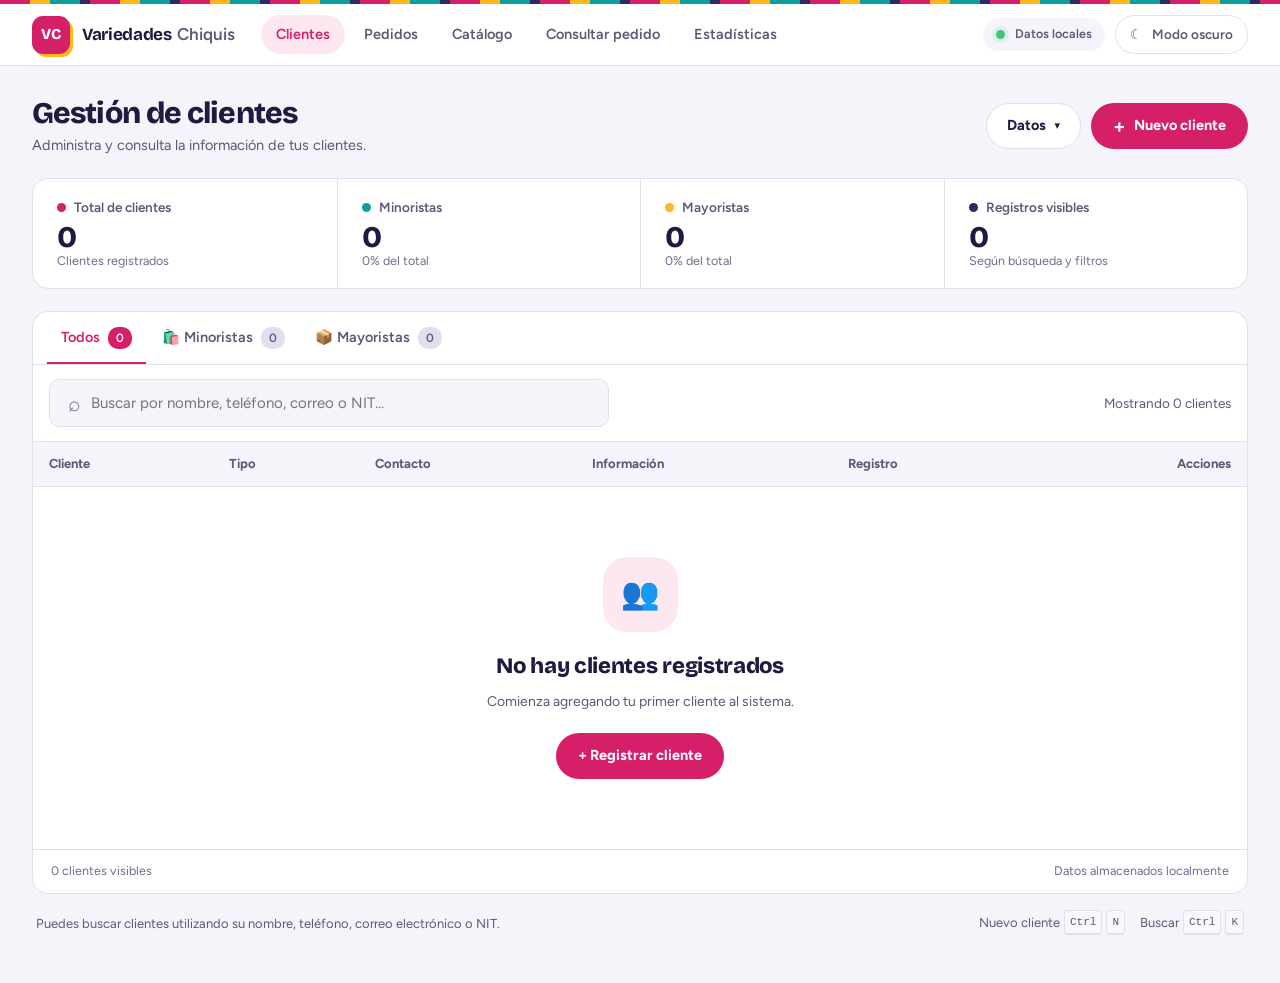
==== commit 2a13c7a4: "Segundo cambio" ====
--- a/index.html
+++ b/index.html
@@ -9,13 +9,6 @@
         content="Sistema de gestión de clientes de Variedades Chiquis">
 
     <title>Variedades Chiquis | Gestión de Clientes</title>
-
-    <link rel="preconnect" href="https://fonts.googleapis.com">
-    <link rel="preconnect" href="https://fonts.gstatic.com" crossorigin>
-
-    <link
-        href="https://fonts.googleapis.com/css2?family=DM+Sans:wght@400;500;600;700&family=Playfair+Display:wght@500;600;700&display=swap"
-        rel="stylesheet">
 
     <link rel="stylesheet" href="cliente.css">
 </head>
@@ -147,10 +140,6 @@
 
                 <div class="welcome">
 
-                    <span class="eyebrow">
-                        PANEL DE ADMINISTRACIÓN
-                    </span>
-
                     <h1>
                         Gestión de clientes
                     </h1>
@@ -162,6 +151,17 @@
                 </div>
 
                 <div class="header-actions">
+
+                    <details class="menu-acciones">
+                        <summary>Datos</summary>
+                        <div class="menu-lista">
+                            <button class="secondary-button" id="btnExportar" type="button">↓ Exportar clientes</button>
+                            <button class="secondary-button" id="btnImportar" type="button">↑ Importar clientes</button>
+                        </div>
+                    </details>
+                    <input type="file" id="inputImportar" accept=".json" hidden>
+
+
 
                     <button
                         class="icon-button"
@@ -294,54 +294,45 @@
 
             <section class="toolbar-card">
 
-                <div class="toolbar-top">
-
-                    <div>
-
-                        <h2>
-                            Directorio de clientes
-                        </h2>
-
-                        <p id="resultadoTexto">
-                            Mostrando todos los clientes
-                        </p>
-
-                    </div>
-
-                    <div class="toolbar-actions">
+                <div class="toolbar-bottom">
+
+                    <div class="filter-container">
 
                         <button
-                            class="secondary-button"
-                            id="btnExportar"
+                            class="filter-button active"
+                            data-filter="todos"
                             type="button">
 
-                            ↓ Exportar
+                            Todos
+                            <span id="countTodos">0</span>
 
                         </button>
 
                         <button
-                            class="secondary-button"
-                            id="btnImportar"
+                            class="filter-button"
+                            data-filter="minorista"
                             type="button">
 
-                            ↑ Importar
+                            🛍️ Minoristas
+                            <span id="countMinoristas">0</span>
 
                         </button>
 
-                        <input
-                            type="file"
-                            id="inputImportar"
-                            accept=".json"
-                            hidden>
-
-                    </div>
-
-                </div>
-
-
-                <div class="toolbar-bottom">
-
-                    <div class="search-box">
+                        <button
+                            class="filter-button"
+                            data-filter="mayorista"
+                            type="button">
+
+                            📦 Mayoristas
+                            <span id="countMayoristas">0</span>
+
+                        </button>
+
+                    </div>
+
+                    <div class="busqueda-fila">
+
+                        <div class="search-box">
 
                         <span class="search-icon">
                             ⌕
@@ -365,38 +356,7 @@
 
                     </div>
 
-
-                    <div class="filter-container">
-
-                        <button
-                            class="filter-button active"
-                            data-filter="todos"
-                            type="button">
-
-                            Todos
-                            <span id="countTodos">0</span>
-
-                        </button>
-
-                        <button
-                            class="filter-button"
-                            data-filter="minorista"
-                            type="button">
-
-                            🛍️ Minoristas
-                            <span id="countMinoristas">0</span>
-
-                        </button>
-
-                        <button
-                            class="filter-button"
-                            data-filter="mayorista"
-                            type="button">
-
-                            📦 Mayoristas
-                            <span id="countMayoristas">0</span>
-
-                        </button>
+                        <p id="resultadoTexto" class="resultado-texto">Mostrando todos los clientes</p>
 
                     </div>
 
@@ -1377,6 +1337,24 @@
 
     <script src="cliente.js"></script>
 
+
+    <script>
+        document.addEventListener("click", function (e) {
+            document.querySelectorAll(".menu-acciones[open]").forEach(function (m) {
+                if (!m.contains(e.target) || e.target.closest(".menu-lista button")) {
+                    m.removeAttribute("open");
+                }
+            });
+        });
+        document.addEventListener("keydown", function (e) {
+            if (e.key === "Escape") {
+                document.querySelectorAll(".menu-acciones[open]").forEach(function (m) {
+                    m.removeAttribute("open");
+                });
+            }
+        });
+    </script>
+
 </body>
 
 </html>
--- a/cliente.css
+++ b/cliente.css
@@ -1,53 +1,81 @@
+/* Fuentes locales (mismas de la tienda, funcionan sin internet) */
+@font-face {
+    font-family: "Bricolage Grotesque";
+    src: url("fonts/bricolage-grotesque-latin-wght-normal.woff2") format("woff2");
+    font-weight: 200 800;
+    font-display: swap;
+}
+
+@font-face {
+    font-family: "Figtree";
+    src: url("fonts/figtree-latin-wght-normal.woff2") format("woff2");
+    font-weight: 300 900;
+    font-display: swap;
+}
+
 /* =========================================================
    VARIABLES
 ========================================================= */
 
 :root {
 
-    --bg: #f5f6f8;
+    --bg: #f5f4fa;
     --surface: #ffffff;
-    --surface-2: #fafafa;
-
-    --text: #202124;
-    --text-secondary: #6b7280;
-    --text-light: #9ca3af;
-
-    --border: #e5e7eb;
-
-    --primary: #7b4f35;
-    --primary-dark: #603a27;
-    --primary-light: #f4ebe5;
-
-    --green: #23855b;
-    --green-bg: #e9f7ef;
-
-    --orange: #b86b1c;
-    --orange-bg: #fff3df;
-
-    --red: #c43c3c;
-    --red-dark: #a82d2d;
-    --red-bg: #fff0f0;
-
-    --blue: #4169a1;
-    --blue-bg: #edf4ff;
-
-    --sidebar: #24211f;
+    --surface-2: #f8f7fc;
+
+    --text: #1d1b3f;
+    --text-secondary: #5b5977;
+    --text-light: #6f6c8c;
+
+    --border: #e1dfee;
+
+    /* Magenta de la marca */
+    --primary: #d61f69;
+    --primary-dark: #b3175a;
+    --primary-light: #fde8f1;
+
+    --curcuma: #ffb81c;
+    --turquesa: #0e9f9a;
+
+    --green: #1f7a4d;
+    --green-bg: #e3f6ec;
+
+    --orange: #9a5b00;
+    --orange-bg: #fff0cf;
+
+    --red: #b3261e;
+    --red-dark: #8f1d17;
+    --red-bg: #fdecea;
+
+    --blue: #3b3f9e;
+    --blue-bg: #e9e9fb;
+
+    --violet: #6a3fb5;
+    --violet-bg: #efe7fb;
+
+    --teal: #0b6f8c;
+    --teal-bg: #dff3fa;
+
+    --yellow: #8a6500;
+    --yellow-bg: #fff3c4;
+
+    --sidebar: #1d1b3f;
 
     --shadow-sm:
-        0 2px 8px rgba(0, 0, 0, 0.04);
+        0 2px 8px rgba(29, 27, 63, 0.05);
 
     --shadow:
-        0 10px 30px rgba(0, 0, 0, 0.07);
+        0 10px 30px rgba(29, 27, 63, 0.09);
 
     --shadow-lg:
-        0 20px 60px rgba(0, 0, 0, 0.16);
+        0 20px 60px rgba(29, 27, 63, 0.22);
 
     --radius-sm: 8px;
-    --radius: 12px;
-    --radius-lg: 18px;
-
-    --font-title: "Playfair Display", serif;
-    --font: "DM Sans", sans-serif;
+    --radius: 14px;
+    --radius-lg: 20px;
+
+    --font-title: "Bricolage Grotesque", "Trebuchet MS", system-ui, sans-serif;
+    --font: "Figtree", system-ui, -apple-system, "Segoe UI", sans-serif;
 
     --transition: 0.25s ease;
 }
@@ -59,24 +87,34 @@
 
 body.dark {
 
-    --bg: #151413;
-    --surface: #211f1d;
-    --surface-2: #292725;
-
-    --text: #f5f5f5;
-    --text-secondary: #aaa6a1;
-    --text-light: #817c77;
-
-    --border: #3a3734;
-
-    --primary-light: #392b23;
-
-    --green-bg: #183528;
-    --orange-bg: #392c1d;
-    --red-bg: #392020;
-    --blue-bg: #202d40;
-
-    --sidebar: #181716;
+    --bg: #12112b;
+    --surface: #1c1a3d;
+    --surface-2: #242250;
+
+    --text: #f3f2fb;
+    --text-secondary: #b5b2d3;
+    --text-light: #9794bb;
+
+    --border: #34316a;
+
+    --primary-light: #3d1b38;
+
+    --green: #6fd3a0;
+    --green-bg: #12382b;
+    --orange: #ffc766;
+    --orange-bg: #3d2f10;
+    --red: #ff8f87;
+    --red-bg: #3d1c1f;
+    --blue: #a9adff;
+    --blue-bg: #25275c;
+    --violet: #c7a8ff;
+    --violet-bg: #33265c;
+    --teal: #7fd6f0;
+    --teal-bg: #14394a;
+    --yellow: #ffd866;
+    --yellow-bg: #3b3210;
+
+    --sidebar: #0f0e26;
 }
 
 
@@ -121,7 +159,7 @@
 button:focus-visible,
 input:focus-visible,
 textarea:focus-visible {
-    outline: 3px solid rgba(123, 79, 53, 0.2);
+    outline: 3px solid rgba(214,31,105, 0.2);
     outline-offset: 2px;
 }
 
@@ -204,7 +242,7 @@
 }
 
 .sidebar-brand span {
-    color: #aaa49e;
+    color: #b3b1d6;
     font-size: 13px;
     margin-top: 2px;
 }
@@ -221,7 +259,7 @@
 
     margin: 0 10px 10px;
 
-    color: #817b75;
+    color: #9a98c4;
 
     font-size: 10px;
     font-weight: 700;
@@ -252,7 +290,7 @@
 
     background: transparent;
 
-    color: #b9b4ae;
+    color: #c9c7e6;
 
     text-align: left;
 
@@ -275,7 +313,7 @@
     color: white;
 
     box-shadow:
-        0 7px 18px rgba(123,79,53,0.25);
+        0 7px 18px rgba(214,31,105,0.25);
 }
 
 .nav-icon {
@@ -334,7 +372,7 @@
 
 .storage-status small {
     margin-top: 2px;
-    color: #817b75;
+    color: #9a98c4;
     font-size: 10px;
 }
 
@@ -353,7 +391,7 @@
 
     background: transparent;
 
-    color: #aaa49e;
+    color: #b3b1d6;
 
     cursor: pointer;
 
@@ -508,7 +546,7 @@
     color: white;
 
     box-shadow:
-        0 6px 15px rgba(123,79,53,0.16);
+        0 6px 15px rgba(214,31,105,0.16);
 }
 
 .btn-primary:hover {
@@ -540,7 +578,7 @@
 }
 
 .btn-whatsapp {
-    background: #1f9d63;
+    background: #0e9f9a;
     color: white;
 }
 
@@ -783,7 +821,7 @@
     border-color: var(--primary);
 
     box-shadow:
-        0 0 0 3px rgba(123,79,53,0.08);
+        0 0 0 3px rgba(214,31,105,0.08);
 }
 
 .search-icon {
@@ -1186,7 +1224,7 @@
 
     background: var(--red-bg);
 
-    border-color: #efbaba;
+    border-color: #f3b8b2;
 
     color: var(--red);
 }
@@ -1372,7 +1410,7 @@
 
     inset: 0;
 
-    background: rgba(15,13,12,0.52);
+    background: rgba(29,27,63,0.52);
 
     backdrop-filter: blur(2px);
 
@@ -1666,7 +1704,7 @@
     border-color: var(--primary);
 
     box-shadow:
-        0 0 0 3px rgba(123,79,53,0.08);
+        0 0 0 3px rgba(214,31,105,0.08);
 }
 
 .field input.error,
@@ -1811,7 +1849,7 @@
     padding: 18px;
 
     border:
-        1px solid #ead7bd;
+        1px solid #f0d9a0;
 
     border-radius: 12px;
 
@@ -1946,7 +1984,7 @@
 dialog::backdrop {
 
     background:
-        rgba(15,13,12,0.55);
+        rgba(29,27,63,0.55);
 
     backdrop-filter:
         blur(3px);
@@ -2284,7 +2322,7 @@
 
     border-radius: 10px;
 
-    background: #252321;
+    background: #1d1b3f;
 
     color: white;
 
@@ -2324,7 +2362,7 @@
 
     border-radius: 50%;
 
-    background: #3e9c68;
+    background: #0e9f9a;
 
     font-size: 12px;
 }
@@ -2684,3 +2722,1085 @@
     }
 
 }
+
+
+/* =========================================================
+   TEMA CHIQUIS
+   Misma identidad de la tienda: tinta índigo, magenta,
+   cúrcuma y turquesa. Solo estilos, la lógica no cambia.
+========================================================= */
+
+body {
+    font-size: 15px;
+    line-height: 1.5;
+    -webkit-font-smoothing: antialiased;
+}
+
+h1, h2, h3 {
+    letter-spacing: -0.015em;
+}
+
+/* ---------- Sidebar ---------- */
+
+.sidebar::before {
+    content: "";
+    position: absolute;
+    top: 0;
+    left: 0;
+    right: 0;
+    height: 8px;
+    background: repeating-linear-gradient(
+        90deg,
+        var(--primary) 0 30px,
+        var(--curcuma) 30px 50px,
+        var(--turquesa) 50px 80px,
+        #2c2966 80px 90px
+    );
+}
+
+.sidebar {
+    padding-top: 33px;
+}
+
+.brand-logo {
+    border-radius: 11px;
+    font-weight: 800;
+    letter-spacing: -0.02em;
+    box-shadow: 3px 3px 0 var(--curcuma);
+}
+
+.sidebar-brand strong {
+    font-family: var(--font-title);
+    font-size: 17px;
+    letter-spacing: -0.02em;
+}
+
+.sidebar-brand span {
+    color: #b3b1d6;
+    font-size: 14px;
+}
+
+.nav-title {
+    font-size: 12px;
+    letter-spacing: 0.08em;
+}
+
+.nav-item {
+    padding: 12px 14px;
+    border-radius: 12px;
+    font-size: 15px;
+    font-weight: 600;
+}
+
+.nav-item:hover {
+    background: rgba(255, 255, 255, 0.08);
+}
+
+.nav-item.active {
+    background: var(--primary);
+    box-shadow: 3px 3px 0 var(--curcuma);
+}
+
+.storage-status strong {
+    font-size: 13.5px;
+}
+
+.storage-status small {
+    font-size: 12px;
+}
+
+.theme-button {
+    font-size: 14.5px;
+    font-weight: 600;
+}
+
+/* ---------- Cabecera ---------- */
+
+.main-content {
+    background: var(--bg);
+}
+
+.eyebrow,
+.panel-eyebrow {
+    display: inline-block;
+    padding: 4px 11px;
+    border-radius: 999px;
+    background: var(--primary-light);
+    color: var(--primary);
+    font-size: 11.5px;
+    letter-spacing: 0.08em;
+}
+
+body.dark .eyebrow,
+body.dark .panel-eyebrow {
+    color: #ff7fb3;
+}
+
+.welcome h1 {
+    font-weight: 800;
+    letter-spacing: -0.03em;
+}
+
+.welcome p {
+    font-size: 15px;
+}
+
+.icon-button {
+    width: 46px;
+    height: 46px;
+    border-radius: 999px;
+}
+
+/* ---------- Botones ---------- */
+
+.btn {
+    min-height: 46px;
+    padding: 0 22px;
+    border-radius: 999px;
+    font-size: 14.5px;
+    font-weight: 700;
+}
+
+.btn-primary {
+    box-shadow: none;
+}
+
+.btn-primary:hover {
+    box-shadow: 0 5px 0 rgba(214, 31, 105, 0.25);
+}
+
+.btn-secondary {
+    background: var(--surface);
+}
+
+.btn-whatsapp {
+    background: var(--turquesa);
+}
+
+.secondary-button {
+    min-height: 44px;
+    padding: 0 18px;
+    border-radius: 999px;
+    font-size: 14px;
+    font-weight: 700;
+    color: var(--text);
+}
+
+.secondary-button:hover {
+    border-color: var(--text);
+}
+
+/* ---------- Estadísticas ---------- */
+
+.stat-card {
+    min-height: 132px;
+    padding: 22px;
+    border-radius: 16px;
+}
+
+.stat-card:hover {
+    border-color: var(--text);
+    box-shadow: 5px 5px 0 var(--curcuma);
+    transform: translate(-2px, -2px);
+}
+
+.stat-card-icon {
+    width: 52px;
+    height: 52px;
+    border-radius: 14px;
+}
+
+.stat-card-content span {
+    font-size: 14.5px;
+    font-weight: 600;
+}
+
+.stat-card-content strong {
+    margin: 4px 0;
+    font-family: var(--font-title);
+    font-size: 34px;
+    font-weight: 800;
+    letter-spacing: -0.03em;
+}
+
+.stat-card-content small {
+    font-size: 12.5px;
+}
+
+/* ---------- Herramientas, búsqueda y filtros ---------- */
+
+.toolbar-card,
+.table-card,
+.help-card {
+    border-radius: 16px;
+}
+
+.toolbar-top h2 {
+    font-size: 24px;
+    font-weight: 800;
+}
+
+.toolbar-top p {
+    font-size: 14px;
+}
+
+.search-box {
+    min-height: 48px;
+    border-radius: 999px;
+    background: var(--surface);
+    border-width: 1.5px;
+}
+
+.search-box:focus-within {
+    border-color: var(--text);
+    box-shadow: none;
+}
+
+.search-icon {
+    padding-left: 18px;
+}
+
+.search-box input {
+    height: 46px;
+    font-size: 15px;
+}
+
+.filter-container {
+    padding: 4px;
+    border-radius: 999px;
+    background: var(--surface-2);
+}
+
+.filter-button {
+    min-height: 38px;
+    padding: 0 14px;
+    border-radius: 999px;
+    font-size: 13.5px;
+    font-weight: 700;
+}
+
+.filter-button span {
+    min-width: 24px;
+    height: 22px;
+    font-size: 12px;
+}
+
+.filter-button.active {
+    background: var(--text);
+    color: var(--surface);
+    box-shadow: none;
+}
+
+body.dark .filter-button.active {
+    background: var(--primary);
+    color: #fff;
+}
+
+.filter-button.active span {
+    background: var(--curcuma);
+    color: #1d1b3f;
+}
+
+/* ---------- Tablas ---------- */
+
+.clientes-table th,
+.pedidos-table th {
+    padding: 15px 18px;
+    font-size: 13px;
+    font-weight: 700;
+    letter-spacing: 0;
+    text-transform: none;
+    color: var(--text-secondary);
+}
+
+.clientes-table td,
+.pedidos-table td {
+    padding: 16px 18px;
+    font-size: 14px;
+}
+
+.cliente-avatar,
+.pedido-avatar {
+    width: 44px;
+    height: 44px;
+    font-size: 13px;
+    background: var(--text);
+    color: var(--curcuma);
+}
+
+body.dark .cliente-avatar,
+body.dark .pedido-avatar {
+    background: var(--primary);
+    color: #fff;
+}
+
+.cliente-subtitle,
+.contacto-email,
+.info-item {
+    font-size: 12.5px;
+}
+
+.tipo-badge {
+    padding: 6px 12px;
+    font-size: 12.5px;
+}
+
+.btn-accion {
+    width: 36px;
+    height: 36px;
+    border-radius: 10px;
+}
+
+.btn-accion:hover {
+    border-color: var(--text);
+}
+
+.table-footer {
+    font-size: 12.5px;
+}
+
+.empty-state h2 {
+    font-weight: 800;
+}
+
+.empty-state p {
+    font-size: 14px;
+}
+
+.empty-illustration {
+    border-radius: 24px;
+}
+
+.help-card {
+    font-size: 13px;
+}
+
+.help-card strong {
+    font-size: 13.5px;
+}
+
+kbd {
+    font-size: 11px;
+}
+
+/* ---------- Panel lateral y ventanas ---------- */
+
+.panel {
+    padding: 30px;
+}
+
+.panel-header h2 {
+    font-size: 30px;
+    font-weight: 800;
+    letter-spacing: -0.03em;
+}
+
+.panel-header p {
+    font-size: 14px;
+}
+
+.btn-close,
+.modal-close {
+    width: 42px;
+    height: 42px;
+    border-radius: 50%;
+}
+
+.section-number {
+    width: 32px;
+    height: 32px;
+    border-radius: 50%;
+    background: var(--text);
+    color: var(--curcuma);
+    font-size: 12px;
+}
+
+body.dark .section-number {
+    background: var(--primary);
+    color: #fff;
+}
+
+.section-heading strong {
+    font-size: 15px;
+}
+
+.section-heading small {
+    font-size: 12px;
+}
+
+.field-label {
+    font-size: 13.5px;
+}
+
+.field input,
+.field textarea,
+.field select {
+    font-size: 14.5px;
+}
+
+.field input {
+    height: 46px;
+    border-radius: 10px;
+}
+
+.field input:focus,
+.field textarea:focus {
+    border-color: var(--text);
+    box-shadow: 0 0 0 3px rgba(255, 184, 28, 0.35);
+}
+
+.field-hint,
+.character-counter,
+.error-message {
+    font-size: 12.5px;
+}
+
+.tipo-opcion {
+    border-radius: 12px;
+}
+
+.tipo-opcion strong {
+    font-size: 14px;
+}
+
+.tipo-opcion small {
+    font-size: 12px;
+}
+
+.wholesale-section {
+    border-radius: 14px;
+}
+
+dialog {
+    border-radius: 20px;
+}
+
+.detail-modal > h2 {
+    font-weight: 800;
+    letter-spacing: -0.03em;
+}
+
+.detail-avatar {
+    background: var(--text);
+    color: var(--curcuma);
+    border-radius: 24px;
+    box-shadow: 4px 4px 0 var(--curcuma);
+}
+
+body.dark .detail-avatar {
+    background: var(--primary);
+    color: #fff;
+}
+
+.detail-badge {
+    font-size: 12.5px;
+}
+
+.detail-item span {
+    font-size: 12px;
+}
+
+.detail-item strong {
+    font-size: 14px;
+}
+
+.detail-notes span {
+    font-size: 12.5px;
+}
+
+.detail-notes p {
+    font-size: 14px;
+}
+
+.delete-modal h2 {
+    font-weight: 800;
+}
+
+.delete-modal p {
+    font-size: 14.5px;
+}
+
+.delete-warning {
+    font-size: 12.5px;
+}
+
+.option-item strong {
+    font-size: 14px;
+}
+
+.option-item small {
+    font-size: 12px;
+}
+
+.toast {
+    border-radius: 999px;
+    font-weight: 600;
+}
+
+.floating-button {
+    background: var(--primary);
+    box-shadow: 3px 3px 0 var(--curcuma);
+}
+
+
+/* =========================================================
+   PANEL · NUEVA ORGANIZACIÓN
+   Inspirada en los paneles de tiendas en línea (Shopify,
+   WooCommerce): barra superior, título con acciones,
+   resumen en una sola franja y un listado único con
+   pestañas por estado, buscador y tabla.
+========================================================= */
+
+/* ---------- Menú desplegable de acciones ---------- */
+
+.menu-acciones {
+    position: relative;
+}
+
+.menu-acciones summary {
+    list-style: none;
+    display: inline-flex;
+    align-items: center;
+    gap: 8px;
+    min-height: 46px;
+    padding: 0 20px;
+    border: 1px solid var(--border);
+    border-radius: 999px;
+    background: var(--surface);
+    color: var(--text);
+    font-weight: 700;
+    font-size: 14.5px;
+    cursor: pointer;
+    user-select: none;
+}
+
+.menu-acciones summary::-webkit-details-marker {
+    display: none;
+}
+
+.menu-acciones summary::after {
+    content: "▾";
+    font-size: 11px;
+}
+
+.menu-acciones summary:hover,
+.menu-acciones[open] summary {
+    border-color: var(--text);
+}
+
+.menu-lista {
+    position: absolute;
+    right: 0;
+    top: calc(100% + 8px);
+    z-index: 90;
+    min-width: 230px;
+    display: grid;
+    gap: 2px;
+    padding: 6px;
+    border: 1px solid var(--border);
+    border-radius: 14px;
+    background: var(--surface);
+    box-shadow: 0 16px 40px rgba(29, 27, 63, 0.18);
+}
+
+.menu-lista .secondary-button {
+    width: 100%;
+    min-height: 42px;
+    justify-content: flex-start;
+    border: 0;
+    border-radius: 9px;
+    background: transparent;
+    text-align: left;
+    font-weight: 600;
+}
+
+.menu-lista .secondary-button:hover {
+    background: var(--bg);
+}
+
+/* ---------- Título de página ---------- */
+
+.eyebrow {
+    display: none;
+}
+
+.top-header {
+    margin-bottom: 22px;
+}
+
+.welcome h1 {
+    font-size: 30px;
+    font-weight: 800;
+}
+
+.welcome p {
+    margin-top: 4px;
+    font-size: 14.5px;
+}
+
+.header-actions {
+    display: flex;
+    align-items: center;
+    gap: 10px;
+}
+
+/* ---------- Resumen en una sola franja ---------- */
+
+.stats-grid {
+    display: grid;
+    grid-template-columns: repeat(4, 1fr);
+    gap: 0;
+    margin-bottom: 22px;
+    overflow: hidden;
+    border: 1px solid var(--border);
+    border-radius: 16px;
+    background: var(--surface);
+}
+
+.stat-card,
+.stat-card:hover {
+    display: block;
+    min-height: 0;
+    padding: 18px 24px;
+    border: 0;
+    border-radius: 0;
+    background: transparent;
+    box-shadow: none;
+    transform: none;
+}
+
+.stat-card + .stat-card {
+    border-left: 1px solid var(--border);
+}
+
+.stat-card-icon {
+    display: none;
+}
+
+.stat-card-content span {
+    display: flex;
+    align-items: center;
+    gap: 8px;
+    color: var(--text-secondary);
+    font-size: 13.5px;
+    font-weight: 600;
+}
+
+.stat-card-content span::before {
+    content: "";
+    width: 9px;
+    height: 9px;
+    border-radius: 50%;
+    background: var(--punto, var(--primary));
+}
+
+.stat-card:nth-child(2) { --punto: var(--turquesa, #0e9f9a); }
+.stat-card:nth-child(3) { --punto: var(--curcuma, #ffb81c); }
+.stat-card:nth-child(4) { --punto: #2c2966; }
+
+body.dark .stat-card:nth-child(4) { --punto: #8b88d9; }
+
+.stat-card-content strong {
+    margin: 4px 0 0;
+    font-size: 30px;
+}
+
+.stat-card-content small {
+    font-size: 12.5px;
+}
+
+@media (max-width: 1100px) {
+
+    .stats-grid {
+        grid-template-columns: repeat(2, 1fr);
+    }
+
+    .stat-card:nth-child(3) {
+        border-left: 0;
+    }
+
+    .stat-card:nth-child(n + 3) {
+        border-top: 1px solid var(--border);
+    }
+}
+
+@media (max-width: 650px) {
+
+    .stat-card,
+    .stat-card:hover {
+        padding: 14px 16px;
+    }
+
+    .stat-card-content strong {
+        font-size: 23px;
+    }
+}
+
+/* ---------- Listado único: pestañas + buscador + tabla ---------- */
+
+.toolbar-card {
+    margin-bottom: 0;
+    padding: 0;
+    overflow: hidden;
+    border: 1px solid var(--border);
+    border-bottom: 0;
+    border-radius: 16px 16px 0 0;
+    background: var(--surface);
+    box-shadow: none;
+}
+
+.toolbar-bottom {
+    display: flex;
+    flex-direction: column;
+    align-items: stretch;
+    gap: 0;
+    padding: 0;
+}
+
+.filter-container {
+    display: flex;
+    gap: 2px;
+    width: 100%;
+    padding: 0 14px;
+    overflow-x: auto;
+    border: 0;
+    border-bottom: 1px solid var(--border);
+    border-radius: 0;
+    background: transparent;
+    scrollbar-width: none;
+}
+
+.filter-container::-webkit-scrollbar {
+    display: none;
+}
+
+.filter-button {
+    flex: 0 0 auto;
+    display: inline-flex;
+    align-items: center;
+    gap: 8px;
+    margin-bottom: -1px;
+    padding: 15px 14px 13px;
+    border: 0;
+    border-bottom: 3px solid transparent;
+    border-radius: 0;
+    background: transparent;
+    box-shadow: none;
+    color: var(--text-secondary);
+    font-size: 14.5px;
+    font-weight: 600;
+    white-space: nowrap;
+}
+
+.filter-button:hover {
+    background: transparent;
+    color: var(--text);
+}
+
+.filter-button.active {
+    background: transparent;
+    border-bottom-color: var(--primary);
+    box-shadow: none;
+    color: var(--primary);
+}
+
+body.dark .filter-button.active {
+    color: #ff7fb3;
+    border-bottom-color: #ff7fb3;
+}
+
+.filter-button.active span {
+    background: var(--primary);
+    color: #fff;
+}
+
+.busqueda-fila {
+    display: flex;
+    align-items: center;
+    gap: 16px;
+    padding: 14px 16px;
+}
+
+.busqueda-fila .search-box {
+    flex: 1;
+    max-width: 560px;
+    min-height: 44px;
+    border-radius: 10px;
+    background: var(--bg);
+}
+
+.resultado-texto {
+    margin: 0 0 0 auto;
+    color: var(--text-secondary);
+    font-size: 13.5px;
+    white-space: nowrap;
+}
+
+.table-card {
+    margin-top: 0;
+    border: 1px solid var(--border);
+    border-radius: 0 0 16px 16px;
+    background: var(--surface);
+    box-shadow: none;
+}
+
+.table-responsive table thead th {
+    padding: 12px 16px;
+    border-bottom: 1px solid var(--border);
+    background: var(--bg);
+    color: var(--text-secondary);
+    font-size: 13px;
+    font-weight: 700;
+    letter-spacing: 0;
+    text-transform: none;
+}
+
+.table-responsive table tbody td {
+    padding-top: 14px;
+    padding-bottom: 14px;
+}
+
+.table-responsive table tbody tr {
+    transition: background 0.15s;
+}
+
+.table-responsive table tbody tr:hover {
+    background: var(--bg);
+}
+
+/* ---------- Consejo rápido: una línea discreta ---------- */
+
+.help-card {
+    margin-top: 16px;
+    padding: 0 4px;
+    border: 0;
+    background: none;
+    box-shadow: none;
+    color: var(--text-secondary);
+    font-size: 13px;
+}
+
+.help-icon,
+.help-card strong {
+    display: none;
+}
+
+/* ---------- Barra superior (solo escritorio) ---------- */
+
+@media (min-width: 901px) {
+
+    .app {
+        display: block;
+    }
+
+    .sidebar {
+        inset: 0 0 auto 0;
+        width: auto;
+        height: 66px;
+        flex-direction: row;
+        align-items: center;
+        gap: 26px;
+        padding: 4px 32px 0;
+        border-bottom: 1px solid var(--border);
+        background: var(--surface);
+        color: var(--text);
+    }
+
+    .sidebar::before {
+        height: 4px;
+    }
+
+    .sidebar-brand {
+        padding: 0;
+        border: 0;
+    }
+
+    .brand-logo {
+        width: 38px;
+        height: 38px;
+        font-size: 15px;
+    }
+
+    .sidebar-brand > div:last-child {
+        display: flex;
+        align-items: baseline;
+        gap: 5px;
+    }
+
+    .sidebar-brand strong,
+    .sidebar-brand span {
+        display: inline;
+        margin: 0;
+        color: var(--text);
+        font-size: 17px;
+    }
+
+    .sidebar-brand span {
+        color: var(--text-secondary);
+        font-weight: 600;
+    }
+
+    .sidebar-nav {
+        flex: 1;
+        display: flex;
+        align-items: center;
+        gap: 4px;
+        padding: 0;
+    }
+
+    .nav-title,
+    .nav-icon,
+    #btnExportarNav,
+    #btnImportarNav {
+        display: none;
+    }
+
+    .nav-item {
+        width: auto;
+        margin: 0;
+        padding: 9px 15px;
+        border-radius: 999px;
+        color: var(--text-secondary);
+        font-size: 14.5px;
+        white-space: nowrap;
+    }
+
+    .nav-item:hover {
+        background: var(--bg);
+        color: var(--text);
+    }
+
+    .nav-item.active {
+        background: var(--primary-light);
+        box-shadow: none;
+        color: var(--primary);
+    }
+
+    body.dark .nav-item.active {
+        color: #ff7fb3;
+    }
+
+    .sidebar-bottom {
+        display: flex;
+        align-items: center;
+        gap: 10px;
+        padding: 0;
+    }
+
+    .storage-status {
+        margin: 0;
+        padding: 7px 13px;
+        border-radius: 999px;
+        background: var(--bg);
+    }
+
+    .storage-status small {
+        display: none;
+    }
+
+    .storage-status strong {
+        color: var(--text-secondary);
+        font-size: 12.5px;
+        font-weight: 600;
+    }
+
+    .theme-button {
+        width: auto;
+        padding: 8px 14px;
+        border: 1px solid var(--border);
+        border-radius: 999px;
+        color: var(--text-secondary);
+        font-size: 13.5px;
+    }
+
+    .theme-button:hover {
+        background: var(--bg);
+        color: var(--text);
+    }
+
+    .main-content {
+        width: 100%;
+        max-width: 1320px;
+        margin: 0 auto;
+        padding: 96px 32px 48px;
+    }
+
+    .header-actions .icon-button {
+        display: none;
+    }
+}
+
+@media (min-width: 901px) and (max-width: 1100px) {
+
+    .storage-status {
+        display: none;
+    }
+
+    .sidebar {
+        gap: 14px;
+        padding-left: 18px;
+        padding-right: 18px;
+    }
+
+    .nav-item {
+        padding: 9px 10px;
+    }
+}
+
+/* ---------- Móvil: pestañas y buscador ---------- */
+
+@media (max-width: 900px) {
+
+    .busqueda-fila {
+        flex-wrap: wrap;
+    }
+
+    .busqueda-fila .search-box {
+        max-width: none;
+        flex-basis: 100%;
+    }
+
+    .resultado-texto {
+        margin-left: 0;
+    }
+
+    .filter-button {
+        flex: 0 0 auto;
+    }
+
+    .welcome h1 {
+        font-size: 26px;
+    }
+}
+
+/* Ajustes finos: modo oscuro y móvil */
+
+body.dark .filter-button.active,
+body.dark .filter-button.active:hover {
+    background: transparent;
+}
+
+@media (max-width: 650px) {
+
+    .mobile-logo {
+        display: none;
+    }
+
+    .header-actions {
+        gap: 8px;
+    }
+
+    .menu-acciones summary {
+        min-height: 42px;
+        padding: 0 14px;
+    }
+
+    .header-actions .btn {
+        min-height: 42px;
+        padding: 0 16px;
+    }
+
+    .menu-lista {
+        min-width: 210px;
+    }
+}
